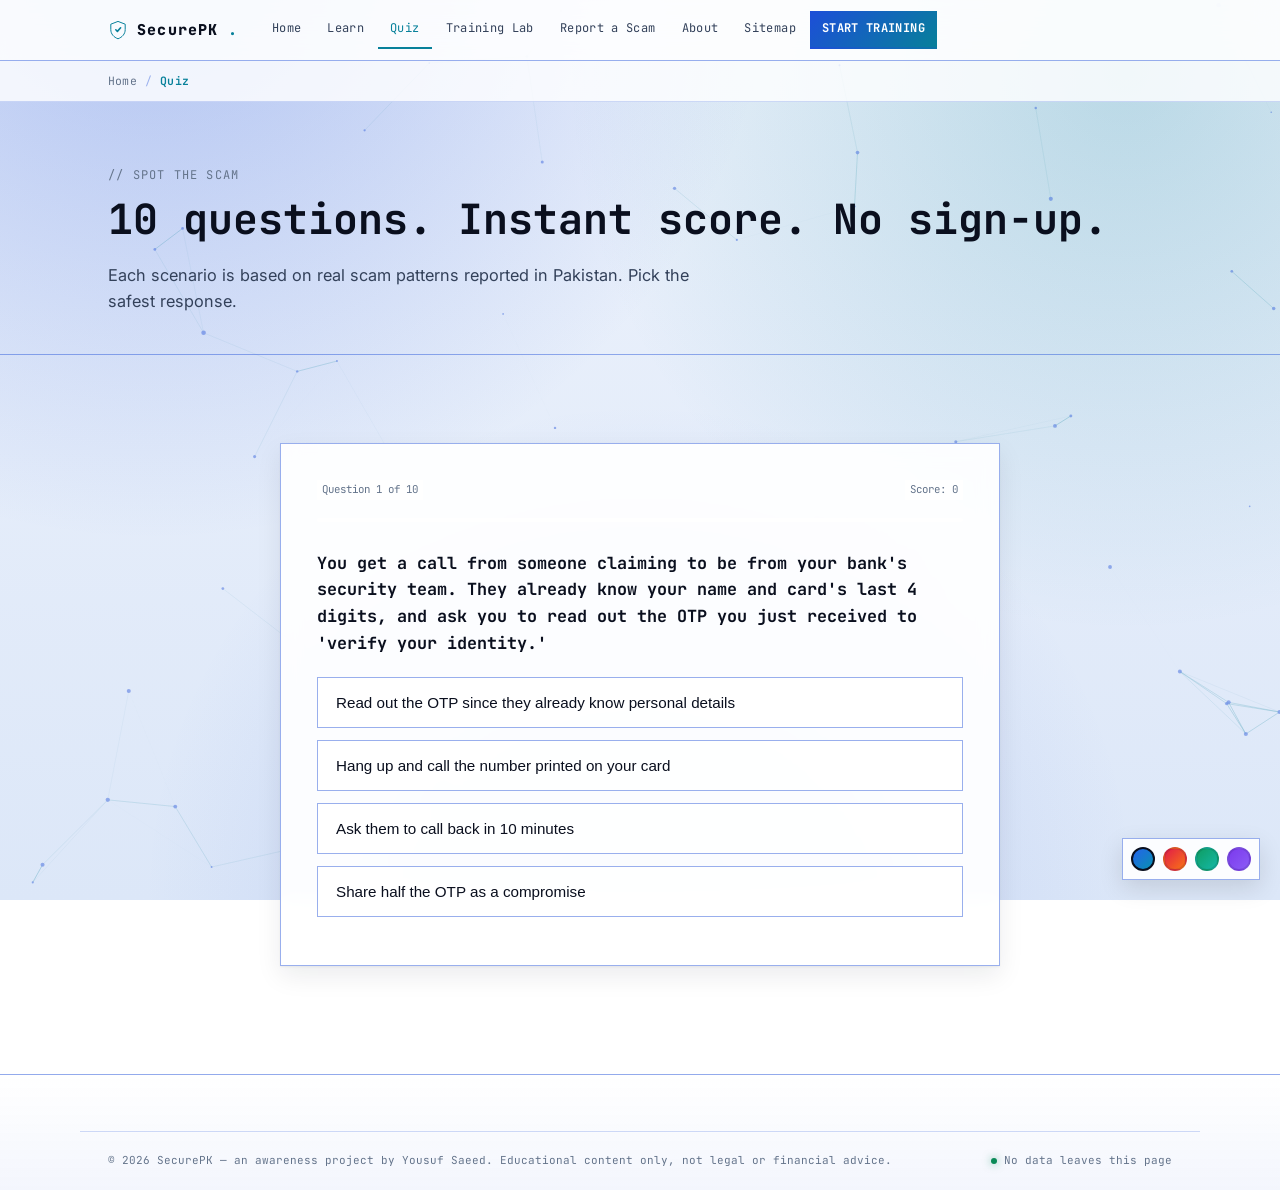
==== quiz.html @ 15dc8d47 "Add files via upload" ====
<!DOCTYPE html>
<html lang="en">
<head>
<meta charset="UTF-8">
<meta name="viewport" content="width=device-width, initial-scale=1.0">
<title>Quiz — SecurePK</title>
<meta name="description" content="A 10-question interactive quiz testing your ability to spot scams and phishing attempts common in Pakistan.">
<link rel="preconnect" href="https://fonts.googleapis.com">
<link rel="preconnect" href="https://fonts.gstatic.com" crossorigin>
<link href="https://fonts.googleapis.com/css2?family=JetBrains+Mono:wght@400;500;700;800&family=Inter:wght@400;500;600;700&family=Cormorant+Garamond:wght@500;600;700&display=swap" rel="stylesheet">
<link rel="stylesheet" href="style.css">
</head>
<body>
<canvas id="cyberBg" aria-hidden="true"></canvas>

<nav id="mainNav">
  <div class="nav-inner">
    <a class="nav-brand" href="index.html">
      <svg viewBox="0 0 200 200" xmlns="http://www.w3.org/2000/svg">
        <path d="M100 14 L172 42 V96 C172 140 142 172 100 188 C58 172 28 140 28 96 V42 Z" fill="none" stroke="var(--cyan)" stroke-width="10"/>
        <path d="M78 98 L94 114 L126 78" fill="none" stroke="var(--cyan)" stroke-width="16" stroke-linecap="round" stroke-linejoin="round"/>
      </svg>
      SecurePK<span class="dot">.</span>
    </a>
    <div class="nav-links" id="navLinks">
      <a href="index.html">Home</a>
      <a href="learn.html">Learn</a>
      <a href="quiz.html" class="active">Quiz</a>
      <a href="training.html">Training Lab</a>
      <a href="index.html#report">Report a Scam</a>
      <a href="index.html#about">About</a>
      <a href="sitemap.html">Sitemap</a>
      <a href="training.html" class="nav-cta">Start Training</a>
    </div>
    <button class="nav-toggle" id="navToggle" aria-label="Toggle menu">☰</button>
  </div>
</nav>

<button id="backToTop" onclick="window.scrollTo({top:0,behavior:'smooth'})" aria-label="Back to top" title="Back to top">↑</button>

<div id="themeSwitch">
  <span class="ts-label">Theme</span>
  <span class="ts-dot sky active" data-theme="sky" title="Sky Daylight"></span>
  <span class="ts-dot rose" data-theme="rose" title="Rose Quartz"></span>
  <span class="ts-dot sage" data-theme="sage" title="Sage Mint"></span>
  <span class="ts-dot lavender" data-theme="lavender" title="Lavender Bloom"></span>
</div>

<div class="breadcrumb-bar">
  <div class="breadcrumb">
    <a href="index.html">Home</a>
    <span class="bc-sep">/</span>
    <span class="bc-current">Quiz</span>
  </div>
</div>

<div class="page-header">
  <div class="wrap">
    <div class="case-num">// SPOT THE SCAM</div>
    <h1>10 questions. Instant score. No sign-up.</h1>
    <p>Each scenario is based on real scam patterns reported in Pakistan. Pick the safest response.</p>
  </div>
</div>

<section>
  <div class="wrap">
    <div class="quiz-card" id="quiz-card">
      <div class="quiz-progress">
        <span id="progress-label" class="mono-inline">Question 1 of 10</span>
        <span id="score-label" class="mono-inline">Score: 0</span>
      </div>
      <div class="quiz-bar"><div class="quiz-bar-fill" id="bar-fill"></div></div>
      <h3 id="question-text" style="font-family:var(--mono); color:var(--text); font-size:1.05rem; margin-bottom:20px;"></h3>
      <div id="options"></div>
      <div class="feedback" id="feedback"></div>
      <button class="btn quiz-next" id="next-btn">Next question →</button>
    </div>
  </div>
</section>

<section class="summary" id="certificate-section" style="display:none;">
  <div class="wrap-narrow">
    <div class="cert-intro">
      <p>Nice work finishing all 10 questions — enter the name you want printed on your certificate below.</p>
    </div>
    <div class="quiz-cert-gate">
      <div class="name-row">
        <input type="text" id="certNameInput" placeholder="Your full name" maxlength="60">
      </div>
    </div>

    <div class="cert" id="cert">
      <div class="cert-inner">
        <div class="cert-inner-bg">
          <svg class="cert-watermark" viewBox="0 0 200 200" xmlns="http://www.w3.org/2000/svg">
            <path d="M100 14 L172 42 V96 C172 140 142 172 100 188 C58 172 28 140 28 96 V42 Z" fill="none" stroke="var(--text)" stroke-width="3"/>
            <path d="M78 98 L94 114 L126 78" fill="none" stroke="var(--text)" stroke-width="6" stroke-linecap="round" stroke-linejoin="round"/>
          </svg>
          <div class="cert-frame-border"></div>
          <span class="cert-corner tl"><svg viewBox="0 0 26 26"><path d="M2 26 V8 C2 4.5 4.5 2 8 2 H26" fill="none" stroke="var(--cyan)" stroke-width="2"/></svg></span>
          <span class="cert-corner tr"><svg viewBox="0 0 26 26"><path d="M2 26 V8 C2 4.5 4.5 2 8 2 H26" fill="none" stroke="var(--cyan)" stroke-width="2"/></svg></span>
          <span class="cert-corner bl"><svg viewBox="0 0 26 26"><path d="M2 26 V8 C2 4.5 4.5 2 8 2 H26" fill="none" stroke="var(--cyan)" stroke-width="2"/></svg></span>
          <span class="cert-corner br"><svg viewBox="0 0 26 26"><path d="M2 26 V8 C2 4.5 4.5 2 8 2 H26" fill="none" stroke="var(--cyan)" stroke-width="2"/></svg></span>

          <div class="cert-content">
            <svg class="cert-crest" viewBox="0 0 100 100" xmlns="http://www.w3.org/2000/svg">
              <defs>
                <linearGradient id="crestGradQ" x1="0%" y1="0%" x2="100%" y2="100%">
                  <stop offset="0%" style="stop-color:var(--blue)"/>
                  <stop offset="100%" style="stop-color:var(--cyan)"/>
                </linearGradient>
              </defs>
              <circle cx="50" cy="50" r="46" fill="none" stroke="url(#crestGradQ)" stroke-width="1.5" opacity="0.5"/>
              <path d="M50 10 L82 24 V50 C82 70 68 86 50 94 C32 86 18 70 18 50 V24 Z" fill="rgba(var(--a1),0.10)" stroke="url(#crestGradQ)" stroke-width="3"/>
              <path d="M36 51 L46 61 L66 39" fill="none" stroke="url(#crestGradQ)" stroke-width="6" stroke-linecap="round" stroke-linejoin="round"/>
            </svg>

            <div class="cert-eyebrow">Certificate of Completion</div>
            <div class="cert-title">Scam Awareness Quiz</div>
            <div class="cert-subtitle">SecurePK Cyber Awareness Platform</div>
            <div class="cert-rule"></div>

            <div class="cert-for">This certifies that</div>
            <div class="cert-name" id="certName">Your name</div>
            <div class="cert-desc">has completed the 10-question <b>SecurePK scam awareness quiz</b>, covering <b>OTP fraud</b>, <b>phishing links</b>, <b>social engineering</b>, <b>SIM swap attempts</b> and <b>password hygiene</b>, demonstrating awareness of common real-world scam patterns in Pakistan.</div>

            <div class="cert-body-row">
              <div class="cbit"><div class="n" id="certScore">0/10</div><div class="l">Quiz score</div></div>
              <div class="cbit"><div class="n" id="certPercent">0%</div><div class="l">Accuracy</div></div>
              <div class="cbit"><div class="n" id="certDate">—</div><div class="l">Date issued</div></div>
            </div>

            <div class="cert-sign-row">
              <div class="cert-sign">
                <div class="sig">SecurePK Labs</div>
                <div class="sig-line"></div>
                <div class="sig-label">Issuing platform</div>
              </div>
              <div class="cert-sign">
                <div class="sig">Hash-checked</div>
                <div class="sig-line"></div>
                <div class="sig-label">Not third-party accredited</div>
              </div>
            </div>

            <div class="cert-id" id="certId">Certificate ID — —</div>
            <div class="cert-verify-note">Hash-checked, not an accredited credential</div>
          </div>
        </div>
      </div>
      <div class="cert-actions">
        <button class="btn" onclick="window.print()">Print / save as PDF</button>
      </div>
    </div>
  </div>
</section>

<footer class="site-footer">
  <div class="footer-bottom" style="max-width:1120px; margin:0 auto;">
    <span class="footer-bottom-text">© 2026 SecurePK — an awareness project by Yousuf Saeed. Educational content only, not legal or financial advice.</span>
    <span class="footer-status"><span class="dot-ring"></span>No data leaves this page</span>
  </div>
</footer>

<script src="script.js"></script>
<script>
const questions = [
  {
    q: "You get a call from someone claiming to be from your bank's security team. They already know your name and card's last 4 digits, and ask you to read out the OTP you just received to 'verify your identity.'",
    options: [
      "Read out the OTP since they already know personal details",
      "Hang up and call the number printed on your card",
      "Ask them to call back in 10 minutes",
      "Share half the OTP as a compromise"
    ],
    correct: 1,
    explain: "Knowing your name or partial card number doesn't prove they're really your bank — that info is often already leaked or guessed. No real bank asks for a full OTP over a call. Always hang up and call back using the number on your card."
  },
  {
    q: "An SMS says: 'Your parcel is held at customs. Pay Rs. 150 clearance fee here: trax-pk-delivery.net/pay' — and you are expecting a delivery.",
    options: [
      "Pay quickly since you're actually expecting a parcel",
      "Click the link but don't enter card details",
      "Ignore the link, and check your order status via the courier's official app or site",
      "Reply STOP to the number"
    ],
    correct: 2,
    explain: "Expecting a real delivery is exactly what these scams count on. The domain isn't an official courier domain. Always verify delivery status through the courier's real app or website, typed in yourself."
  },
  {
    q: "A WhatsApp message says you've been 'selected' for a work-from-home job with a starting salary of Rs. 80,000, no interview required, but you must pay a refundable Rs. 3,000 'registration deposit' first.",
    options: [
      "Pay the deposit — it's refundable so there's no real risk",
      "Decline — legitimate jobs don't require upfront payment for onboarding",
      "Negotiate the deposit down",
      "Ask a friend to pay on your behalf"
    ],
    correct: 1,
    explain: "Legitimate employers pay you — they don't ask you to pay them to get hired. 'Refundable' deposits in job scams are rarely refunded."
  },
  {
    q: "You receive a call saying your SIM card will be blocked in 2 hours due to a 'system upgrade,' and you must share the code sent to your phone to keep it active.",
    options: [
      "Share the code to avoid losing your SIM",
      "Visit your telecom's official service center or call their official helpline directly",
      "Restart your phone instead",
      "Share the code but change your PIN after"
    ],
    correct: 1,
    explain: "This is a SIM swap attempt — the code they want is used to transfer your number to their control, which lets them intercept OTPs for your bank and other accounts. Verify only through official channels you look up yourself."
  },
  {
    q: "Which of these passwords is realistically the strongest?",
    options: [
      "Yousuf@1998!",
      "P@kistan123",
      "correct-lantern-window-42",
      "Pass@word1"
    ],
    correct: 2,
    explain: "Length and unpredictability beat forced complexity. A string of unrelated words with a number is far harder to crack than short, predictable substitutions like '@' for 'a'."
  },
  {
    q: "You get an email claiming to be from your university with the subject 'URGENT: Account will be deleted in 1 hour, click to verify.'",
    options: [
      "Click immediately since it says urgent",
      "Forward it to a friend to check first",
      "Pause — the manufactured urgency itself is a warning sign — and check your account by going to the official site directly",
      "Reply asking if it's real"
    ],
    correct: 2,
    explain: "Extreme urgency with a short deadline is one of the most reliable scam signals across every channel. Verify independently rather than through the message's own link."
  },
  {
    q: "A Facebook friend messages you: 'Hey, can you send me the code that was just texted to your phone? I accidentally used your number to log in.'",
    options: [
      "Send the code since it's a friend",
      "Assume the friend's account may be compromised and verify through a phone call before doing anything",
      "Ask them to explain more over chat first",
      "Ignore it completely with no follow-up"
    ],
    correct: 1,
    explain: "This is a very common way compromised accounts spread further. A code being sent to your phone in this scenario is likely your own account's login code — sharing it hands over your account."
  },
  {
    q: "You're at a cafe using free public Wi-Fi with no password. Which activity carries the most risk right now?",
    options: [
      "Reading the news",
      "Logging into your mobile banking app",
      "Watching a YouTube video",
      "Checking the weather"
    ],
    correct: 1,
    explain: "Open, unsecured networks make banking logins riskier since it's easier for someone nearby to intercept traffic or run a fake network. General browsing over HTTPS sites is comparatively low-risk."
  },
  {
    q: "An SMS says: 'Congratulations! You've won Rs. 500,000 in the Jazz Lucky Draw. Claim by sharing your CNIC and account number.'",
    options: [
      "Share the details since it mentions a real telecom brand",
      "Reply asking for more proof",
      "Delete it — you can't win a draw you never entered, and no legitimate draw asks for your account number to 'release' winnings",
      "Forward it to family to check if it's real"
    ],
    correct: 2,
    explain: "Mentioning a real, known brand name doesn't make a message legitimate — anyone can put any name in a text. Genuine prize claims never require your bank account number upfront."
  },
  {
    q: "What's the single most useful habit for avoiding most of the scams above?",
    options: [
      "Memorizing every scam format that exists",
      "Never using your phone for anything sensitive",
      "Pausing when something feels urgent, and verifying independently through a channel you chose yourself",
      "Changing your phone number every few months"
    ],
    correct: 2,
    explain: "You can't memorize every new scam script — but nearly all of them rely on urgency plus a channel controlled by the attacker. Slowing down and verifying independently defeats almost all of them at once."
  }
];

let current = 0;
let score = 0;
let answered = false;

const questionText = document.getElementById('question-text');
const optionsDiv = document.getElementById('options');
const feedbackDiv = document.getElementById('feedback');
const nextBtn = document.getElementById('next-btn');
const progressLabel = document.getElementById('progress-label');
const scoreLabel = document.getElementById('score-label');
const barFill = document.getElementById('bar-fill');
const quizCard = document.getElementById('quiz-card');

function loadQuestion(){
  answered = false;
  const item = questions[current];
  progressLabel.textContent = `Question ${current + 1} of ${questions.length}`;
  scoreLabel.textContent = `Score: ${score}`;
  barFill.style.width = `${(current / questions.length) * 100}%`;
  questionText.textContent = item.q;
  feedbackDiv.classList.remove('show');
  nextBtn.classList.remove('show');
  optionsDiv.innerHTML = '';

  item.options.forEach((opt, i) => {
    const btn = document.createElement('button');
    btn.className = 'option';
    btn.textContent = opt;
    btn.addEventListener('click', () => selectOption(i, btn));
    optionsDiv.appendChild(btn);
  });
}

function selectOption(i, btn){
  if(answered) return;
  answered = true;
  const item = questions[current];
  const allOptions = optionsDiv.querySelectorAll('.option');
  allOptions.forEach((el, idx) => {
    if(idx === item.correct) el.classList.add('correct');
    else if(idx === i) el.classList.add('incorrect');
  });
  if(i === item.correct) score++;
  scoreLabel.textContent = `Score: ${score}`;
  feedbackDiv.textContent = item.explain;
  feedbackDiv.classList.add('show');
  nextBtn.classList.add('show');
  nextBtn.textContent = current === questions.length - 1 ? 'See your result →' : 'Next question →';
}

nextBtn.addEventListener('click', () => {
  current++;
  if(current < questions.length){
    loadQuestion();
  } else {
    showResult();
  }
});

function simpleHash(s){
  var h = 0;
  for(var i=0;i<s.length;i++){ h = ((h<<5)-h+s.charCodeAt(i))|0; }
  return Math.abs(h);
}
function computeCertId(name, isoDate, sc){
  var seedStr = (name || 'anon').trim().toLowerCase() + '-' + isoDate + '-' + sc;
  return 'QZ-' + simpleHash(seedStr).toString(16).toUpperCase().padStart(6,'0').slice(0,6);
}

function refreshCert(){
  var nm = document.getElementById('certNameInput').value.trim();
  document.getElementById('certName').textContent = nm === '' ? 'Your name' : nm;
  var now = new Date();
  var isoDate = now.toISOString().slice(0,10);
  document.getElementById('certDate').textContent = now.toLocaleDateString(undefined, {year:'numeric', month:'short', day:'numeric'});
  document.getElementById('certScore').textContent = score + '/' + questions.length;
  var pct = Math.round((score/questions.length)*100);
  document.getElementById('certPercent').textContent = pct + '%';
  var idCode = computeCertId(nm, isoDate, score);
  document.getElementById('certId').textContent = 'Certificate ID — ' + idCode + ' · Issued ' + isoDate;
  document.getElementById('cert').classList.add('show');
}

function showResult(){
  barFill.style.width = '100%';
  let message = '';
  if(score >= 9) message = "Sharp instincts — you'd catch almost all of these in real life.";
  else if(score >= 6) message = "Solid awareness, with a few patterns worth a second look.";
  else message = "Worth revisiting the guides — these patterns are common and easy to fall for once.";

  quizCard.innerHTML = `
    <div style="text-align:center;">
      <div class="mono-inline" style="color:var(--dim); font-size:.85rem;">QUIZ COMPLETE</div>
      <div class="result-score">${score}/${questions.length}</div>
      <p style="color:var(--muted); max-width:440px; margin:0 auto 22px;">${message}</p>
      <div class="result-actions-row">
        <a href="#certificate-section" class="btn">Get your certificate ↓</a>
        <a href="learn.html" class="btn btn-outline">Review the guides</a>
        <a href="training.html" class="btn btn-outline">Try the training lab</a>
        <a href="quiz.html" class="btn btn-outline" onclick="location.reload()">Retake the quiz</a>
      </div>
    </div>
  `;

  var certSection = document.getElementById('certificate-section');
  certSection.style.display = 'block';
  refreshCert();
  document.getElementById('certNameInput').addEventListener('input', refreshCert);
}

loadQuestion();
</script>
</body>
</html>
---- style.css ----
/* ============================================================
   SecurePK — Unified Design System (Light)
   Display/mono: JetBrains Mono | Body: Inter | Certificate serif: Cormorant Garamond
   ============================================================ */

:root{
  --bg:#EEF3FC;
  --bg-2:#DCE7F8;
  --panel:rgba(255,255,255,0.92);
  --panel-2:rgba(255,255,255,0.80);
  --border:rgba(var(--a1),0.45);
  --border-soft:rgba(var(--a1),0.20);
  --text:#0A0F1E;
  --muted:#33415A;
  --dim:#64748B;
  --red:#C81C3C;
  --red-dim:rgba(200,28,60,0.12);
  --amber:#9A6108;
  --amber-dim:rgba(154,97,8,0.14);
  --green:#0A8A57;
  --green-dim:rgba(10,138,87,0.12);
  --blue:#1D4ED8;
  --cyan:#07809A;
  --a1:29,78,216;
  --a2:7,128,154;
  --glow: 0 0 24px rgba(var(--a1),0.30);
  --chrome:rgba(255,255,255,0.90);
  --chrome-solid:rgba(255,255,255,0.98);
  --card-shadow: 0 1px 2px rgba(15,23,42,0.06), 0 10px 24px rgba(15,23,42,0.08);
  --mono:'JetBrains Mono', monospace;
  --sans:'Inter', sans-serif;
  --serif:'Cormorant Garamond', serif;
}
html[data-theme="rose"]{
  --bg:#FCEBE9; --bg-2:#F9DAD8;
  --blue:#C81E45; --cyan:#E2660C;
  --a1:200,30,69; --a2:226,102,12;
  --text:#210A0D; --muted:#6B3438; --dim:#96585C;
  --chrome:rgba(255,248,247,0.90); --chrome-solid:rgba(255,250,249,0.98);
}
html[data-theme="sage"]{
  --bg:#E6F5EC; --bg-2:#D3ECDD;
  --blue:#0B8A57; --cyan:#0D9C8E;
  --a1:11,138,87; --a2:13,156,142;
  --text:#08201A; --muted:#2E4E42; --dim:#5E8474;
  --chrome:rgba(246,253,249,0.90); --chrome-solid:rgba(248,253,251,0.98);
}
html[data-theme="lavender"]{
  --bg:#F0EBFC; --bg-2:#E1D7F8;
  --blue:#6B2FD6; --cyan:#7C4FDB;
  --a1:107,47,214; --a2:124,79,219;
  --text:#180A2E; --muted:#453262; --dim:#7563A0;
  --chrome:rgba(249,246,254,0.90); --chrome-solid:rgba(250,248,254,0.98);
}
*{box-sizing:border-box; margin:0; padding:0;}
html{scroll-behavior:smooth;}
body{
  background:
    radial-gradient(circle at 12% -10%, rgba(var(--a1),0.32), transparent 42%),
    radial-gradient(circle at 88% 8%, rgba(var(--a2),0.22), transparent 40%),
    radial-gradient(circle at 50% 100%, rgba(var(--a1),0.16), transparent 45%),
    linear-gradient(180deg, var(--bg) 0%, var(--bg-2) 100%);
  background-attachment:fixed;
  color:var(--text);
  font-family:var(--sans);
  line-height:1.6;
  -webkit-font-smoothing:antialiased;
}
a{color:var(--cyan);}
img{max-width:100%; display:block;}
::selection{background:var(--blue); color:#fff;}

.wrap{max-width:1120px; margin:0 auto; padding:0 28px;}
.wrap-narrow{max-width:920px; margin:0 auto; padding:0 28px;}

a:focus-visible, button:focus-visible, input:focus-visible{
  outline:2px solid var(--cyan); outline-offset:2px;
}
@media (prefers-reduced-motion: reduce){
  *{animation-duration:0.001ms !important; animation-iteration-count:1 !important; transition-duration:0.001ms !important; scroll-behavior:auto !important;}
}

/* ---------- Site navigation ---------- */
#mainNav{
  position:sticky; top:0; z-index:100;
  background:var(--chrome);
  backdrop-filter:blur(12px);
  border-bottom:1px solid var(--border);
}
.nav-inner{
  max-width:1120px; margin:0 auto; padding:0 28px;
  display:flex; align-items:center; gap:22px; height:60px;
}
.nav-brand{
  display:flex; align-items:center; gap:9px;
  font-family:var(--mono); font-weight:800; font-size:15px;
  letter-spacing:0.08em; color:var(--text); text-decoration:none;
  white-space:nowrap;
}
.nav-brand svg{width:20px; height:20px; flex:none;}
.nav-brand .dot{color:var(--cyan);}
.nav-links{
  display:flex; align-items:center; gap:2px; flex:1;
  overflow-x:auto; scrollbar-width:none;
}
.nav-links::-webkit-scrollbar{display:none;}
.nav-links a{
  font-family:var(--mono); font-size:12px; letter-spacing:0.03em;
  color:var(--muted); text-decoration:none; white-space:nowrap;
  padding:8px 12px; border-bottom:2px solid transparent;
  transition:color 0.15s, border-color 0.15s;
}
.nav-links a:hover{color:var(--text);}
.nav-links a.active{color:var(--cyan); border-bottom-color:var(--cyan);}
.nav-right{display:flex; align-items:center; gap:14px; flex:none;}
.nav-cta{
  font-family:var(--mono); font-size:12px; font-weight:700; letter-spacing:0.03em;
  color:#fff !important; background:linear-gradient(135deg, var(--blue), var(--cyan));
  padding:8px 16px; text-transform:uppercase;
}
.nav-toggle{
  display:none; background:none; border:1px solid var(--border); color:var(--text);
  width:34px; height:34px; cursor:pointer; font-size:16px; align-items:center; justify-content:center;
}
@media(max-width:860px){
  .nav-links{
    position:fixed; top:60px; left:0; right:0; bottom:0;
    background:var(--chrome-solid); flex-direction:column; align-items:stretch;
    padding:10px 20px; transform:translateX(-100%); transition:transform 0.25s ease;
    overflow-y:auto;
  }
  .nav-links.open{transform:translateX(0);}
  .nav-links a{padding:14px 4px; border-bottom:1px solid var(--border-soft); border-left:2px solid transparent;}
  .nav-links a.active{border-bottom-color:var(--border-soft); border-left-color:var(--cyan);}
  .nav-toggle{display:flex;}
  .nav-cta{display:inline-block; margin-top:8px;}
}

/* ---------- Threat feed ticker ---------- */
.feed{
  background:var(--panel-2);
  border-bottom:1px solid var(--border);
  overflow:hidden; white-space:nowrap; position:relative;
}
.feed::before{
  content:"● LIVE PATTERNS";
  position:absolute; left:0; top:0; bottom:0;
  display:flex; align-items:center;
  background:var(--chrome-solid);
  padding:0 14px 0 20px;
  font-family:var(--mono); font-size:11px; letter-spacing:0.08em;
  color:var(--red); z-index:2;
  box-shadow:16px 0 12px -8px var(--chrome-solid);
}
.feed-track{display:inline-flex; animation:scroll-feed 42s linear infinite; padding-left:190px;}
.feed:hover .feed-track{animation-play-state:paused;}
.feed-item{
  font-family:var(--mono); font-size:12px; color:var(--muted);
  padding:12px 40px 12px 0; display:inline-flex; align-items:center; gap:10px;
}
.feed-item .ftag{
  color:var(--amber); font-weight:700; font-size:10px;
  border:1px solid rgba(154,97,8,0.35); border-radius:4px; padding:1px 6px;
}
@keyframes scroll-feed{ from{transform:translateX(0);} to{transform:translateX(-50%);} }

/* ---------- Hero ---------- */
header.hero{ padding:96px 0 72px; border-bottom:1px solid var(--border); position:relative; overflow:hidden; }
.hero-glow-icon{
  position:absolute; top:-40px; right:-40px; width:280px; height:280px;
  opacity:0.9; pointer-events:none; z-index:0;
  filter:drop-shadow(0 0 30px rgba(var(--a1),0.55)) drop-shadow(0 0 60px rgba(var(--a2),0.25));
}
header.hero > *{position:relative; z-index:1;}
.tag-row{display:flex; gap:8px; margin-bottom:28px; flex-wrap:wrap;}
.tag{
  font-family:var(--mono); font-size:11px; letter-spacing:0.08em;
  color:var(--cyan); border:1px solid rgba(var(--a2),0.35);
  background:rgba(var(--a2),0.08); padding:4px 10px; text-transform:uppercase;
}
h1.title{
  font-family:var(--mono); font-weight:800; font-size:44px; line-height:1.15;
  letter-spacing:-0.01em; max-width:720px; margin-bottom:22px;
}
h1.title span{color:var(--cyan); text-shadow:0 0 22px rgba(var(--a2),0.45);}
.lede{ font-size:17px; color:var(--muted); max-width:580px; margin-bottom:36px; }
.hero-stats{
  display:grid; grid-template-columns:repeat(4,1fr); gap:1px;
  background:var(--border); border:1px solid var(--border); max-width:680px;
  backdrop-filter:blur(8px);
}
.hstat{background:var(--panel); padding:16px 18px; box-shadow:var(--card-shadow);}
.hstat .n{font-family:var(--mono); font-size:22px; font-weight:700; color:var(--text);}
.hstat .l{font-size:12px; color:var(--dim); margin-top:4px;}
@media(max-width:640px){ .hero-stats{grid-template-columns:1fr 1fr;} }
.cta-row{margin-top:40px; display:flex; gap:14px; flex-wrap:wrap;}
.btn{
  display:inline-flex; align-items:center; gap:8px;
  font-family:var(--mono); font-size:13px; font-weight:700; letter-spacing:0.04em;
  text-transform:uppercase; padding:13px 26px; border:1px solid var(--blue);
  background:linear-gradient(135deg, rgba(var(--a1),0.15), rgba(var(--a2),0.10));
  color:var(--cyan); cursor:pointer; text-decoration:none;
  transition:background 0.15s, color 0.15s, box-shadow 0.15s, transform 0.12s;
}
.btn:hover{background:linear-gradient(135deg, var(--blue), var(--cyan)); color:#fff; box-shadow:var(--glow); transform:translateY(-1px);}
.btn-outline{border-color:var(--border); color:var(--muted); background:transparent;}
.btn-outline:hover{background:var(--panel-2); color:var(--text); box-shadow:none;}

/* ---------- Section shell ---------- */
section{padding:88px 0;}
section.alt{background:rgba(var(--a1),0.05); border-top:1px solid var(--border); border-bottom:1px solid var(--border);}
.section-head{max-width:640px; margin-bottom:44px;}
.case-num{font-family:var(--mono); font-size:12px; color:var(--dim); letter-spacing:0.1em;}
h2.section-title{font-family:var(--mono); font-size:28px; font-weight:700; margin:8px 0 14px;}
.section-desc{color:var(--muted); max-width:600px; font-size:15px;}

/* ---------- Threat / topic cards ---------- */
.grid-3{display:grid; grid-template-columns:repeat(3,1fr); gap:1px; background:var(--border); border:1px solid var(--border);}
.grid-2{display:grid; grid-template-columns:repeat(2,1fr); gap:1px; background:var(--border); border:1px solid var(--border);}
@media (max-width:900px){.grid-3{grid-template-columns:1fr;} .grid-2{grid-template-columns:1fr;}}
.card{
  background:var(--panel); padding:26px; backdrop-filter:blur(8px); box-shadow:var(--card-shadow);
  transition:box-shadow 0.2s;
}
.card:hover{box-shadow:inset 0 0 0 1px rgba(var(--a2),0.35), 0 0 24px rgba(var(--a1),0.15);}
.card .icon{
  width:42px; height:42px; border-radius:8px; display:flex; align-items:center; justify-content:center;
  background:var(--panel-2); margin-bottom:16px; font-size:1.2rem;
}
.card h3{font-family:var(--mono); font-size:15px; font-weight:700; margin-bottom:8px;}
.card p{color:var(--muted); font-size:13px; margin:0;}
.severity{
  display:inline-block; margin-top:14px; font-family:var(--mono); font-size:10.5px;
  letter-spacing:.06em; padding:3px 8px; text-transform:uppercase;
}
.sev-high{background:var(--red-dim); color:var(--red); border:1px solid rgba(200,28,60,0.3);}
.sev-med{background:var(--amber-dim); color:var(--amber); border:1px solid rgba(154,97,8,0.3);}
.sev-low{background:rgba(var(--a2),0.10); color:var(--cyan); border:1px solid rgba(var(--a2),0.3);}

/* ---------- Guide rows (learn page teaser + full guides) ---------- */
.guide-row{
  display:flex; justify-content:space-between; align-items:center; gap:24px;
  padding:24px 0; border-bottom:1px solid var(--border-soft); text-decoration:none; color:inherit;
}
.guide-row:first-child{border-top:1px solid var(--border-soft);}
.guide-meta{font-family:var(--mono); font-size:10.5px; color:var(--dim); margin-bottom:6px; text-transform:uppercase; letter-spacing:.05em;}
.guide-row h3{font-family:var(--mono); font-size:16px; color:var(--text); margin-bottom:4px;}
.guide-row p{color:var(--muted); font-size:13.5px; margin:0; max-width:560px;}
.guide-arrow{font-family:var(--mono); color:var(--cyan); font-size:1.3rem; flex-shrink:0;}
@media (max-width:700px){.guide-row{flex-direction:column; align-items:flex-start; gap:10px;}}

/* ---------- Article (Learn page detail) ---------- */
.article{max-width:720px; margin:0 auto; padding:56px 0;}
.article h1{font-family:var(--mono); font-size:1.7rem; color:var(--text); margin-bottom:16px;}
.article h2{font-family:var(--mono); font-size:1.2rem; color:var(--text); margin-top:1.6em; margin-bottom:.5em;}
.article p{color:var(--muted); font-size:1rem; margin-bottom:1em;}
.article .tip{
  background:var(--panel); border:1px solid var(--border); border-left:3px solid var(--amber);
  padding:16px 20px; margin:24px 0; font-size:.92rem; color:var(--text); box-shadow:var(--card-shadow);
}
.toc{display:flex; flex-wrap:wrap; gap:10px; margin:32px 0;}
.toc a{
  font-size:.78rem; font-family:var(--mono); color:var(--muted);
  border:1px solid var(--border); padding:6px 12px; text-decoration:none;
}
.toc a:hover{border-color:var(--cyan); color:var(--text);}
hr.div{border:none; border-top:1px solid var(--border-soft); margin:48px 0;}
.mono-inline{font-family:var(--mono); font-size:.9em; background:var(--panel-2); padding:1px 5px;}

/* ---------- Quiz teaser (home) ---------- */
.quiz-teaser{
  border:1px solid var(--border); display:grid; grid-template-columns:1fr 1fr; box-shadow:var(--card-shadow);
}
.quiz-teaser .msg-side{ background:var(--panel-2); padding:32px; display:flex; flex-direction:column; justify-content:center; }
.quiz-teaser .msg-side p{font-size:.95rem; color:var(--muted);}
.fake-sms{
  background:var(--panel); border:1px solid var(--border); padding:16px 18px;
  font-family:var(--mono); font-size:.85rem; color:var(--text); margin-top:14px;
}
.fake-sms .from{color:var(--dim); font-size:.72rem; margin-bottom:6px;}
.quiz-teaser .cta-side{padding:32px; display:flex; flex-direction:column; justify-content:center; background:linear-gradient(135deg, var(--blue), var(--cyan));}
.quiz-teaser .cta-side h3{color:#fff; font-family:var(--mono); margin-bottom:10px;}
.quiz-teaser .cta-side p{color:rgba(255,255,255,0.85); font-size:.92rem; margin-bottom:20px;}
.quiz-teaser .cta-side .btn{border-color:#fff; color:#fff; background:rgba(255,255,255,0.12);}
.quiz-teaser .cta-side .btn:hover{background:#fff; color:var(--blue);}
@media (max-width:780px){.quiz-teaser{grid-template-columns:1fr;}}

/* ---------- Quiz page ---------- */
.quiz-card{
  background:var(--panel); border:1px solid var(--border); padding:36px; max-width:720px; margin:0 auto;
  box-shadow:var(--card-shadow); backdrop-filter:blur(10px);
}
.quiz-progress{ font-family:var(--mono); font-size:.75rem; color:var(--dim); margin-bottom:18px; display:flex; justify-content:space-between; }
.quiz-bar{height:4px; background:var(--panel-2); border-radius:2px; overflow:hidden; margin-bottom:28px;}
.quiz-bar-fill{height:100%; background:linear-gradient(90deg, var(--blue), var(--cyan)); width:0%; transition:width .3s ease;}
.option{
  display:block; width:100%; text-align:left; background:var(--panel-2); border:1px solid var(--border);
  color:var(--text); padding:16px 18px; margin-bottom:12px; cursor:pointer;
  font-size:.95rem; transition:border-color .15s ease, background .15s ease;
}
.option:hover{border-color:var(--cyan);}
.option.correct{border-color:var(--green); background:var(--green-dim);}
.option.incorrect{border-color:var(--red); background:var(--red-dim);}
.feedback{
  margin-top:18px; padding:16px 18px; background:var(--panel-2);
  font-size:.9rem; color:var(--muted); border-left:3px solid var(--cyan); display:none;
}
.feedback.show{display:block;}
.quiz-next{margin-top:20px; display:none;}
.quiz-next.show{display:inline-flex;}
.result-score{font-family:var(--mono); font-size:2.6rem; color:var(--cyan); text-align:center; margin:12px 0;}

/* ---------- Page header (inner pages) ---------- */
.page-header{padding:64px 0 40px; border-bottom:1px solid var(--border);}
.page-header h1{font-family:var(--mono); font-size:clamp(1.9rem,4vw,2.6rem); margin-bottom:10px;}
.page-header p{color:var(--muted); max-width:600px; font-size:1.02rem;}

/* ---------- Report cards ---------- */
.report-note{color:var(--muted); font-size:15px; max-width:600px; margin-bottom:8px;}

/* ============================================================
   Training Lab (interactive modules) — carried from SIGNAL
   ============================================================ */
section.case{ padding:88px 0; border-bottom:1px solid var(--border); }
.case-head{ display:flex; justify-content:space-between; align-items:flex-start; gap:20px; margin-bottom:12px; flex-wrap:wrap; }
.stamp{
  font-family:var(--mono); font-size:10px; letter-spacing:0.1em; color:var(--red);
  border:1px solid var(--red); padding:4px 10px; text-transform:uppercase; transform:rotate(-2deg);
}
h2.case-title{ font-family:var(--mono); font-size:28px; font-weight:700; margin:6px 0 14px; }
.case-desc{color:var(--muted); max-width:600px; margin-bottom:36px; font-size:15px;}
.panel{ background:var(--panel); border:1px solid var(--border); padding:28px; backdrop-filter:blur(10px); box-shadow:var(--card-shadow); }
.panel-title{ font-family:var(--mono); font-size:12px; letter-spacing:0.08em; color:var(--dim); text-transform:uppercase; margin-bottom:16px; }

/* Module 1: phishing */
.mail-mock{ background:#EDEFF2; color:#1A1D21; font-family:var(--sans); border-radius:2px; overflow:hidden; user-select:none; }
.mail-bar{background:#DADEE3; padding:8px 14px; font-size:11px; color:#5A6068; font-family:var(--mono);}
.mail-body{padding:20px 22px;}
.mail-row{font-size:13px; margin-bottom:4px; color:#4A4F56;}
.flag-hit{ position:relative; cursor:pointer; border-bottom:1px dashed #C33; }
.flag-hit.found{background:#FFE1E1; border-bottom:1px solid var(--red);}
.mail-subject{font-size:16px; font-weight:700; margin:14px 0 10px; color:#111;}
.mail-text{font-size:14px; color:#222; margin-bottom:14px;}
.mail-btn{display:inline-block; background:#2E6BE6; color:#fff; font-size:13px; font-weight:600; padding:9px 18px; border-radius:3px; cursor:pointer;}
.game-status{display:flex; justify-content:space-between; align-items:center; margin-top:16px; font-family:var(--mono); font-size:12px; color:var(--muted);}
.found-count{color:var(--green); font-weight:700;}
.flag-note{margin-top:14px; padding:12px 14px; border-left:3px solid var(--red); background:var(--red-dim); font-size:13px; color:var(--text); display:none;}
.flag-note.show{display:block;}

/* Module 2: input sim */
.sim-row{display:flex; gap:10px; margin-bottom:14px; flex-wrap:wrap;}
input.sim-input{ flex:1; min-width:220px; background:var(--panel-2); border:1px solid var(--border); color:var(--text); font-family:var(--mono); font-size:14px; padding:11px 14px; }
input.sim-input:focus{outline:none; border-color:var(--blue);}
.payload-chips{display:flex; gap:8px; flex-wrap:wrap; margin-bottom:20px;}
.chip{ font-family:var(--mono); font-size:11px; color:var(--muted); border:1px solid var(--border); padding:6px 10px; cursor:pointer; background:var(--panel-2); }
.chip:hover{color:var(--text); border-color:var(--dim);}
.sim-output{ background:var(--panel-2); border:1px solid var(--border); padding:18px; font-family:var(--mono); font-size:13px; min-height:64px; white-space:pre-wrap; }
.sim-output .ok{color:var(--green);}
.sim-output .bad{color:var(--red);}
.sim-explain{margin-top:14px; padding:14px 16px; border-left:3px solid var(--amber); background:var(--amber-dim); font-size:13px; display:none;}
.sim-explain.show{display:block;}

/* Module 3: audit */
.audit-q{border-top:1px solid var(--border-soft); padding:18px 0;}
.audit-q:first-child{border-top:none;}
.audit-q p{font-size:14px; margin-bottom:10px;}
.audit-opts{display:flex; gap:10px;}
.opt{ font-family:var(--mono); font-size:12px; padding:8px 16px; border:1px solid var(--border); background:var(--panel-2); color:var(--muted); cursor:pointer; }
.opt.sel-yes{border-color:var(--green); color:var(--green); background:var(--green-dim);}
.opt.sel-no{border-color:var(--red); color:var(--red); background:var(--red-dim);}
.audit-result{margin-top:24px; padding:22px; border:1px solid var(--border); background:var(--panel-2); display:none;}
.audit-result.show{display:block;}
.grade-row{display:flex; align-items:center; gap:20px;}
.grade-letter{font-family:var(--mono); font-size:48px; font-weight:800; line-height:1;}
.grade-text{font-size:13px; color:var(--muted);}
.audit-fixes{margin-top:16px; font-size:13px; color:var(--text);}
.audit-fixes li{margin-left:18px; margin-bottom:6px; color:var(--muted);}

/* Demonstration flow */
.flow-list{ display:grid; grid-template-columns:repeat(auto-fit, minmax(150px, 1fr)); gap:1px; background:var(--border); border:1px solid var(--border); margin-bottom:28px; }
.flow-step{background:var(--panel-2); padding:14px 16px;}
.flow-step .fs-n{font-family:var(--mono); font-size:11px; color:var(--dim);}
.flow-step .fs-t{font-size:13px; font-weight:600; margin:6px 0 4px;}
.flow-step .fs-d{font-size:12px; color:var(--muted);}

/* Scanner */
.scan-report{margin-top:18px; display:none;}
.scan-report.show{display:block;}
.scan-row{display:flex; justify-content:space-between; align-items:center; gap:12px; padding:12px 0; border-top:1px solid var(--border-soft); font-size:13px;}
.scan-row:first-child{border-top:none;}
.scan-status{font-family:var(--mono); font-size:11px; padding:3px 9px; text-transform:uppercase; white-space:nowrap;}
.scan-status.pass{color:var(--green); border:1px solid var(--green); background:var(--green-dim);}
.scan-status.fail{color:var(--red); border:1px solid var(--red); background:var(--red-dim);}
.scan-fix{font-size:12px; color:var(--dim); margin-top:2px;}

/* IoT live risk meter */
.risk-meter{margin-bottom:22px;}
.risk-meter-head{display:flex; justify-content:space-between; font-family:var(--mono); font-size:11px; color:var(--dim); margin-bottom:6px; text-transform:uppercase;}
.risk-track{height:8px; background:var(--red-dim); border:1px solid var(--border); overflow:hidden;}
.risk-fill{height:100%; width:0%; background:var(--red); transition:width 0.4s ease, background 0.4s ease;}

/* Password strength challenge */
.pw-meter{margin-top:16px;}
.pw-track{height:8px; background:var(--panel-2); border:1px solid var(--border); overflow:hidden; margin-bottom:8px;}
.pw-fill{height:100%; width:0%; background:var(--red); transition:width 0.25s ease, background 0.25s ease;}
.pw-label{font-family:var(--mono); font-size:12px; color:var(--muted);}
.pw-checks{margin-top:14px; display:grid; grid-template-columns:repeat(auto-fit, minmax(160px,1fr)); gap:8px;}
.pw-check{font-size:12px; color:var(--dim); font-family:var(--mono);}
.pw-check.on{color:var(--green);}

/* Badges */
section.badges{padding:64px 0; border-bottom:1px solid var(--border); text-align:center;}
.badges-row{display:flex; justify-content:center; gap:14px; flex-wrap:wrap; margin-top:28px;}
.badge{
  width:120px; padding:18px 10px; border:1px solid var(--border); background:var(--panel);
  font-family:var(--mono); color:var(--dim); transition:border-color 0.2s, color 0.2s, box-shadow 0.2s;
  backdrop-filter:blur(8px); box-shadow:var(--card-shadow);
}
.badge .b-mono{font-size:20px; font-weight:800; margin-bottom:8px;}
.badge .b-label{font-size:10px; text-transform:uppercase; letter-spacing:0.04em;}
.badge.earned{border-color:var(--cyan); color:var(--cyan); background:rgba(var(--a2),0.10); box-shadow:0 0 20px rgba(var(--a2),0.25);}

/* Learn / lab-note cards on Training page */
section.learn-intro{padding:72px 0 88px; border-bottom:1px solid var(--border);}
.learn-grid{ display:grid; grid-template-columns:repeat(auto-fit, minmax(230px, 1fr)); gap:1px; background:var(--border); border:1px solid var(--border); margin-top:32px; }
.learn-card{background:var(--panel); padding:22px 20px; backdrop-filter:blur(8px); box-shadow:var(--card-shadow); transition:box-shadow 0.2s;}
.learn-card:hover{box-shadow:inset 0 0 0 1px rgba(var(--a2),0.35), 0 0 24px rgba(var(--a1),0.15);}
.learn-card .lc-num{font-family:var(--mono); font-size:11px; color:var(--cyan); letter-spacing:0.1em;}
.learn-card h3{font-family:var(--mono); font-size:15px; font-weight:700; margin:10px 0 8px;}
.learn-card p{font-size:13px; color:var(--muted);}
.lab-note{ border:1px solid rgba(var(--a1),0.45); background:var(--panel); padding:22px 24px; margin-top:32px; backdrop-filter:blur(8px); box-shadow:var(--card-shadow); }
.lab-note .lab-eyebrow{font-family:var(--mono); font-size:11px; letter-spacing:0.1em; color:var(--cyan); text-transform:uppercase; margin-bottom:10px;}
.lab-note p{font-size:14px; color:var(--muted); margin-bottom:10px;}
.lab-tools{display:flex; gap:8px; flex-wrap:wrap; margin-top:12px;}
.lab-tool{font-family:var(--mono); font-size:11px; color:var(--cyan); border:1px solid rgba(var(--a2),0.3); padding:4px 10px; background:rgba(var(--a2),0.06);}

/* ---------- Certificate ---------- */
section.summary{padding:88px 0; text-align:center;}
.cert-intro{max-width:480px; margin:0 auto 32px;}
.cert-intro p{font-size:14px; color:var(--muted);}
.name-row{display:flex; gap:10px; max-width:420px; margin:0 auto 40px; justify-content:center;}
.name-row input{ flex:1; background:var(--panel-2); border:1px solid var(--border); color:var(--text); font-family:var(--sans); font-size:14px; padding:11px 14px; text-align:center; }
.name-row input:focus{outline:none; border-color:var(--blue);}
.cert-locked{ border:1px dashed var(--border); padding:48px 36px; max-width:560px; margin:0 auto; color:var(--dim); font-family:var(--mono); font-size:13px; letter-spacing:0.02em; }
.cert-locked .lock-progress{margin-top:14px; color:var(--muted); font-size:12px;}
.cert{max-width:680px; margin:0 auto; display:none; filter:drop-shadow(0 20px 50px rgba(var(--a1),0.22));}
.cert.show{display:block;}
.cert-inner{position:relative; padding:3px; background:linear-gradient(135deg, var(--blue), var(--cyan) 120%);}
.cert-inner-bg{
  position:relative; padding:52px 56px 44px;
  background:
    radial-gradient(circle at 15% 12%, rgba(var(--a1),0.12), transparent 45%),
    radial-gradient(circle at 88% 85%, rgba(var(--a2),0.10), transparent 45%),
    linear-gradient(180deg, var(--panel) 0%, var(--bg) 100%);
  overflow:hidden;
}
.cert-watermark{position:absolute; top:50%; left:50%; width:420px; height:420px; transform:translate(-50%,-50%); opacity:0.06; pointer-events:none; z-index:0;}
.cert-frame-border{position:absolute; inset:10px; border:1px solid rgba(var(--a2),0.35); pointer-events:none;}
.cert-corner{position:absolute; width:26px; height:26px; z-index:2; pointer-events:none;}
.cert-corner svg{width:100%; height:100%;}
.cert-corner.tl{top:6px; left:6px;}
.cert-corner.tr{top:6px; right:6px; transform:scaleX(-1);}
.cert-corner.bl{bottom:6px; left:6px; transform:scaleY(-1);}
.cert-corner.br{bottom:6px; right:6px; transform:scale(-1,-1);}
.cert-content{position:relative; z-index:1; text-align:center;}
.cert-crest{width:52px; height:52px; margin:0 auto 14px;}
.cert-eyebrow{font-family:var(--mono); font-size:10.5px; letter-spacing:0.28em; color:var(--cyan); text-transform:uppercase;}
.cert-title{font-family:var(--serif); font-size:34px; font-weight:700; font-style:italic; margin:10px 0 4px; color:var(--text); letter-spacing:0.01em;}
.cert-subtitle{font-family:var(--mono); font-size:10px; letter-spacing:0.14em; color:var(--dim); text-transform:uppercase; margin-bottom:26px;}
.cert-rule{width:64px; height:2px; margin:0 auto 26px; background:linear-gradient(90deg, transparent, var(--cyan), transparent);}
.cert-for{font-family:var(--mono); font-size:10.5px; color:var(--dim); text-transform:uppercase; letter-spacing:0.18em; margin-bottom:10px;}
.cert-name{font-family:var(--serif); font-size:38px; font-weight:600; color:var(--text); margin-bottom:6px; padding-bottom:14px; border-bottom:1px solid rgba(var(--a2),0.3); display:inline-block; min-width:70%;}
.cert-desc{font-size:13px; color:var(--muted); max-width:420px; margin:18px auto 0; line-height:1.7;}
.cert-desc b{color:var(--text); font-weight:600;}
.cert-body-row{display:flex; justify-content:center; gap:0; margin:30px auto 8px; max-width:460px;}
.cert-body-row .cbit{flex:1; padding:6px 10px; border-left:1px solid var(--border-soft);}
.cert-body-row .cbit:first-child{border-left:none;}
.cert-body-row .cbit .n{font-family:var(--mono); font-weight:700; font-size:17px; color:var(--cyan);}
.cert-body-row .cbit .l{font-size:9.5px; color:var(--dim); margin-top:3px; text-transform:uppercase; letter-spacing:0.08em;}
.cert-sign-row{display:flex; justify-content:center; gap:56px; margin-top:38px; flex-wrap:wrap;}
.cert-sign{text-align:center; min-width:150px;}
.cert-sign .sig{font-family:var(--serif); font-style:italic; font-size:20px; color:var(--text); margin-bottom:6px;}
.cert-sign .sig-line{height:1px; background:var(--border); margin-bottom:6px;}
.cert-sign .sig-label{font-family:var(--mono); font-size:9.5px; color:var(--dim); text-transform:uppercase; letter-spacing:0.1em;}
.cert-id{margin-top:30px; padding-top:16px; border-top:1px solid var(--border-soft); font-family:var(--mono); font-size:10px; color:var(--dim); letter-spacing:0.04em;}
.cert-verify-note{margin-top:6px; font-family:var(--mono); font-size:9.5px; color:var(--dim); letter-spacing:0.02em;}
.cert-actions{margin-top:28px; display:flex; gap:12px; justify-content:center;}
.verify-box{ max-width:560px; margin:40px auto 0; text-align:left; background:var(--panel); border:1px solid var(--border); padding:24px 26px; backdrop-filter:blur(10px); box-shadow:var(--card-shadow); }
.verify-box .panel-title{margin-bottom:6px;}
.verify-box .verify-desc{font-size:12.5px; color:var(--muted); margin-bottom:18px; line-height:1.6;}
.verify-grid{display:grid; grid-template-columns:1fr 1fr; gap:10px; margin-bottom:10px;}
.verify-grid .vg-full{grid-column:1 / -1;}
.verify-box label{font-family:var(--mono); font-size:10px; color:var(--dim); text-transform:uppercase; letter-spacing:0.06em; display:block; margin-bottom:5px;}
.verify-box input{ width:100%; background:var(--panel-2); border:1px solid var(--border); color:var(--text); font-family:var(--mono); font-size:13px; padding:9px 12px; }
.verify-box input:focus{outline:none; border-color:var(--blue);}
.verify-actions{margin-top:14px;}
.verify-result{margin-top:16px; padding:14px 16px; font-size:13px; font-family:var(--mono); display:none;}
.verify-result.show{display:block;}
.verify-result.pass{border-left:3px solid var(--green); background:var(--green-dim); color:var(--text);}
.verify-result.fail{border-left:3px solid var(--red); background:var(--red-dim); color:var(--text);}

@media print{
  #mainNav, header.hero, section.learn-intro, section.case, section.badges, .cert-intro, .name-row, .site-footer, .cert-actions, #themeSwitch, #backToTop, .feed, #cyberBg, .breadcrumb-bar{display:none !important;}
  body{background:#fff; color:#111;}
  .cert{display:block !important; filter:none; max-width:100%;}
  section.summary{padding:0;}
}

/* ---------- Footer ---------- */
.site-footer{ border-top:1px solid var(--border); padding:56px 0 0; margin-top:20px; background:linear-gradient(180deg, transparent, rgba(var(--a1),0.05)); }
.footer-grid{ max-width:1120px; margin:0 auto; padding:0 28px 40px; display:grid; grid-template-columns:1.4fr 1fr 1fr 1fr; gap:36px; }
.footer-brand{display:flex; align-items:center; gap:9px; font-family:var(--mono); font-weight:800; font-size:15px; letter-spacing:0.08em; color:var(--text); margin-bottom:12px;}
.footer-brand svg{width:20px; height:20px;}
.footer-desc{font-size:13px; color:var(--muted); max-width:280px; line-height:1.65;}
.footer-credit{font-size:12px; color:var(--dim); margin-top:16px; font-family:var(--mono);}
.footer-col h4{font-family:var(--mono); font-size:11px; letter-spacing:0.1em; text-transform:uppercase; color:var(--dim); margin-bottom:14px;}
.footer-col a{display:block; font-size:13px; color:var(--muted); text-decoration:none; margin-bottom:10px; transition:color 0.15s;}
.footer-col a:hover{color:var(--cyan);}
.footer-bottom{ border-top:1px solid var(--border-soft); padding:20px 28px; max-width:1120px; margin:0 auto; display:flex; justify-content:space-between; align-items:center; flex-wrap:wrap; gap:10px; }
.footer-bottom-text{font-family:var(--mono); font-size:11px; color:var(--dim);}
.footer-status{display:flex; align-items:center; gap:7px; font-family:var(--mono); font-size:11px; color:var(--dim);}
.footer-status .dot-ring{width:6px; height:6px; border-radius:50%; background:var(--green); box-shadow:0 0 8px rgba(10,138,87,0.6);}
@media(max-width:760px){ .footer-grid{grid-template-columns:1fr 1fr; gap:28px 20px;} }
@media(max-width:480px){ .footer-grid{grid-template-columns:1fr;} }

/* ---------- Back to top + theme switcher ---------- */
#backToTop{
  position:fixed; bottom:20px; left:20px; z-index:100;
  width:40px; height:40px; display:flex; align-items:center; justify-content:center;
  background:var(--chrome); border:1px solid var(--border); color:var(--cyan);
  cursor:pointer; backdrop-filter:blur(10px); box-shadow:0 8px 24px rgba(0,0,0,0.15);
  opacity:0; pointer-events:none; transform:translateY(8px); transition:opacity 0.2s, transform 0.2s;
}
#backToTop.show{opacity:1; pointer-events:auto; transform:translateY(0);}
#backToTop:hover{border-color:var(--cyan); box-shadow:var(--glow);}
#themeSwitch{
  position:fixed; bottom:20px; right:20px; z-index:100; display:flex; gap:8px; align-items:center;
  background:var(--chrome); border:1px solid var(--border); padding:8px; backdrop-filter:blur(10px); box-shadow:0 8px 24px rgba(0,0,0,0.12);
}
#themeSwitch .ts-label{font-family:var(--mono); font-size:10px; color:var(--dim); padding:0 4px; text-transform:uppercase; letter-spacing:0.06em; display:none;}
.ts-dot{width:24px; height:24px; border-radius:50%; cursor:pointer; border:2px solid rgba(15,23,42,0.12); transition:transform 0.15s, border-color 0.15s;}
.ts-dot:hover{transform:scale(1.12);}
.ts-dot.active{border-color:var(--text);}
.ts-dot.sky{background:linear-gradient(135deg,#2563EB,#0891B2);}
.ts-dot.rose{background:linear-gradient(135deg,#E11D48,#F97316);}
.ts-dot.sage{background:linear-gradient(135deg,#0F9D63,#14B8A6);}
.ts-dot.lavender{background:linear-gradient(135deg,#7C3AED,#8B5CF6);}
@media(max-width:640px){
  h1.title{font-size:30px;}
  header.hero{padding:64px 0 48px;}
  section{padding:56px 0;}
  section.case{padding:56px 0;}
  #backToTop{bottom:12px; left:12px;}
  #themeSwitch{bottom:12px; right:12px;}
}

/* ============================================================
   Cyber background — interactive animated network canvas
   ============================================================ */
#cyberBg{
  position:fixed; inset:0; width:100%; height:100%;
  z-index:-1; pointer-events:none; opacity:0.55;
}
@media(max-width:640px){ #cyberBg{opacity:0.38;} }

/* ============================================================
   Breadcrumbs
   ============================================================ */
.breadcrumb-bar{
  background:var(--panel-2);
  border-bottom:1px solid var(--border-soft);
}
.breadcrumb{
  max-width:1120px; margin:0 auto; padding:11px 28px;
  display:flex; align-items:center; gap:8px; flex-wrap:wrap;
  font-family:var(--mono); font-size:11.5px; letter-spacing:0.02em;
  color:var(--dim);
}
.breadcrumb a{color:var(--dim); text-decoration:none; transition:color 0.15s;}
.breadcrumb a:hover{color:var(--cyan);}
.breadcrumb .bc-sep{color:var(--border); opacity:0.9;}
.breadcrumb .bc-current{color:var(--cyan); font-weight:600;}

/* ============================================================
   Sitemap page
   ============================================================ */
.sitemap-grid{
  display:grid; grid-template-columns:repeat(3, 1fr); gap:26px; margin-top:8px;
}
@media(max-width:860px){ .sitemap-grid{grid-template-columns:repeat(2,1fr);} }
@media(max-width:560px){ .sitemap-grid{grid-template-columns:1fr;} }
.sitemap-col{
  background:var(--panel); border:1px solid var(--border); padding:24px 24px 8px;
  box-shadow:var(--card-shadow);
}
.sitemap-col h3{
  font-family:var(--mono); font-size:12px; letter-spacing:0.1em; text-transform:uppercase;
  color:var(--cyan); margin-bottom:14px; display:flex; align-items:center; gap:8px;
}
.sitemap-col ul{list-style:none;}
.sitemap-col li{border-top:1px solid var(--border-soft);}
.sitemap-col li:first-child{border-top:none;}
.sitemap-col a{
  display:flex; align-items:baseline; justify-content:space-between; gap:10px;
  padding:11px 0; text-decoration:none; color:var(--text); font-size:14px; font-weight:500;
  transition:color 0.15s;
}
.sitemap-col a:hover{color:var(--cyan);}
.sitemap-col a .sm-desc{
  display:block; font-size:12px; color:var(--dim); font-weight:400; margin-top:2px;
}
.sitemap-col a .sm-arrow{color:var(--dim); flex:none;}
.sitemap-col a:hover .sm-arrow{color:var(--cyan);}

/* ============================================================
   Quiz result & certificate
   ============================================================ */
.result-actions-row{display:flex; gap:12px; justify-content:center; flex-wrap:wrap; margin-top:8px;}
.quiz-cert-gate{max-width:420px; margin:26px auto 0; text-align:center;}
.quiz-cert-gate p{font-size:13px; color:var(--muted); margin-bottom:14px;}
.quiz-cert-gate .name-row{margin-bottom:0;}

@media print{
  .breadcrumb-bar, .page-header, .toc, #quiz-card .quiz-progress, #quiz-card .quiz-bar,
  #question-text, #options, .feedback, #next-btn{display:none !important;}
}
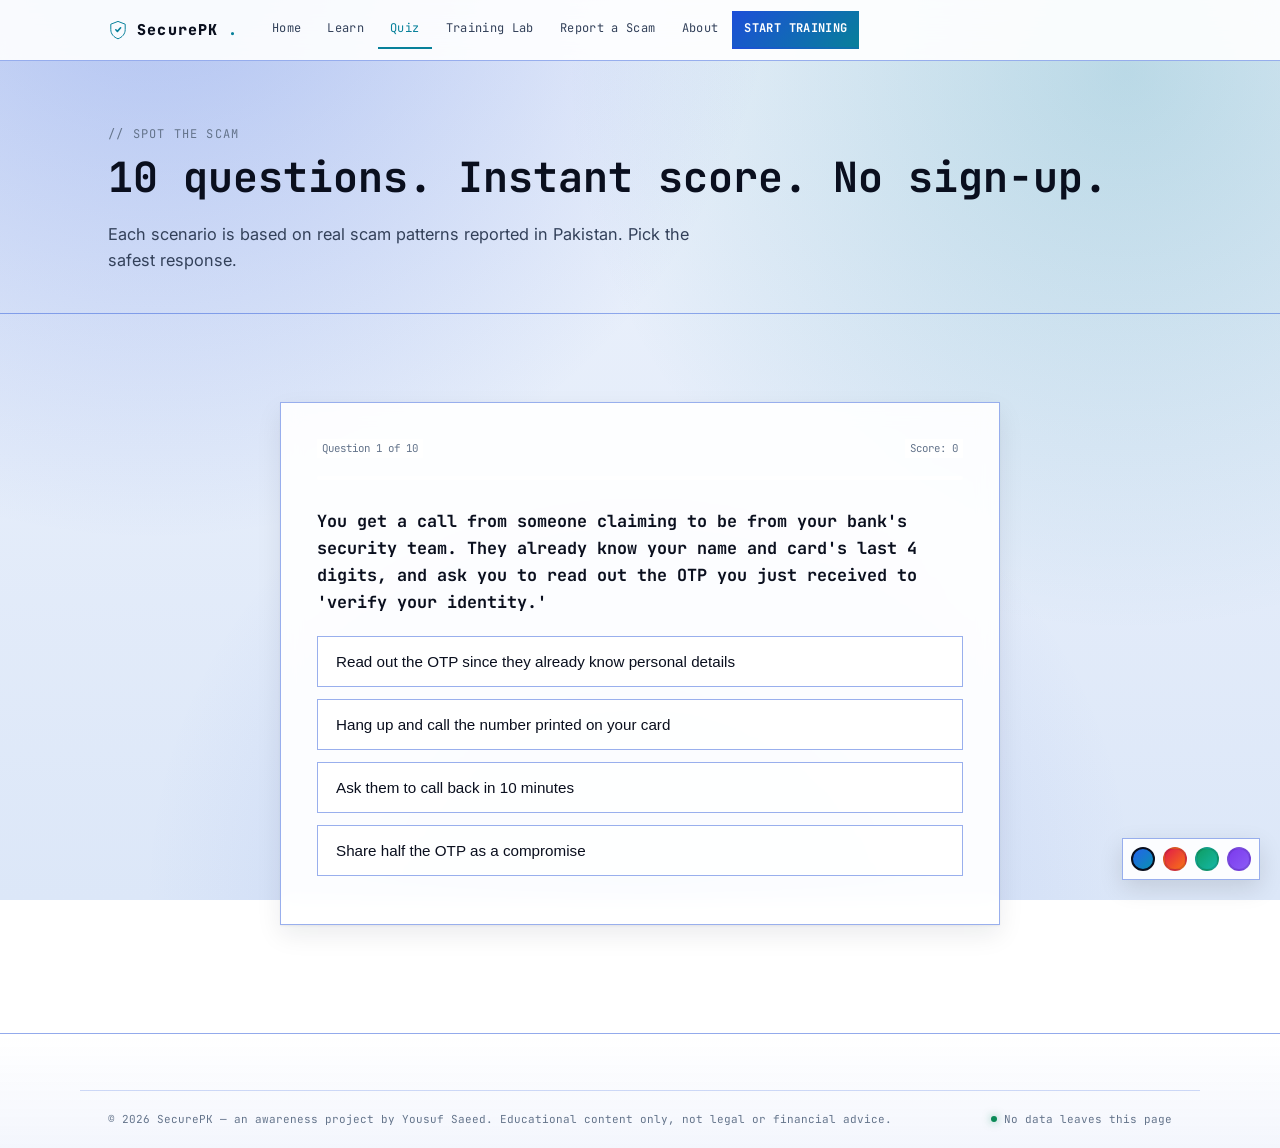
==== commit ce44451c: "Add files via upload" ====
--- a/quiz.html
+++ b/quiz.html
@@ -9,9 +9,13 @@
 <link rel="preconnect" href="https://fonts.gstatic.com" crossorigin>
 <link href="https://fonts.googleapis.com/css2?family=JetBrains+Mono:wght@400;500;700;800&family=Inter:wght@400;500;600;700&family=Cormorant+Garamond:wght@500;600;700&display=swap" rel="stylesheet">
 <link rel="stylesheet" href="style.css">
+<style>
+  @media print{
+    .page-header, .toc, #quiz-card, .verify-box, .cert-intro, .name-row{display:none !important;}
+  }
+</style>
 </head>
 <body>
-<canvas id="cyberBg" aria-hidden="true"></canvas>
 
 <nav id="mainNav">
   <div class="nav-inner">
@@ -29,7 +33,6 @@
       <a href="training.html">Training Lab</a>
       <a href="index.html#report">Report a Scam</a>
       <a href="index.html#about">About</a>
-      <a href="sitemap.html">Sitemap</a>
       <a href="training.html" class="nav-cta">Start Training</a>
     </div>
     <button class="nav-toggle" id="navToggle" aria-label="Toggle menu">☰</button>
@@ -46,14 +49,6 @@
   <span class="ts-dot lavender" data-theme="lavender" title="Lavender Bloom"></span>
 </div>
 
-<div class="breadcrumb-bar">
-  <div class="breadcrumb">
-    <a href="index.html">Home</a>
-    <span class="bc-sep">/</span>
-    <span class="bc-current">Quiz</span>
-  </div>
-</div>
-
 <div class="page-header">
   <div class="wrap">
     <div class="case-num">// SPOT THE SCAM</div>
@@ -78,80 +73,108 @@
   </div>
 </section>
 
-<section class="summary" id="certificate-section" style="display:none;">
-  <div class="wrap-narrow">
-    <div class="cert-intro">
-      <p>Nice work finishing all 10 questions — enter the name you want printed on your certificate below.</p>
-    </div>
-    <div class="quiz-cert-gate">
-      <div class="name-row">
-        <input type="text" id="certNameInput" placeholder="Your full name" maxlength="60">
-      </div>
-    </div>
-
-    <div class="cert" id="cert">
-      <div class="cert-inner">
-        <div class="cert-inner-bg">
-          <svg class="cert-watermark" viewBox="0 0 200 200" xmlns="http://www.w3.org/2000/svg">
-            <path d="M100 14 L172 42 V96 C172 140 142 172 100 188 C58 172 28 140 28 96 V42 Z" fill="none" stroke="var(--text)" stroke-width="3"/>
-            <path d="M78 98 L94 114 L126 78" fill="none" stroke="var(--text)" stroke-width="6" stroke-linecap="round" stroke-linejoin="round"/>
+<section class="summary" id="certSection" style="display:none;">
+  <div class="cert-intro">
+    <p>Score 7 or higher out of 10 and a certificate unlocks below — enter the name you want printed on it.</p>
+  </div>
+  <div class="name-row" id="certNameRow">
+    <input type="text" id="certNameInput" placeholder="Your full name" maxlength="60">
+  </div>
+
+  <div class="cert-locked" id="certLocked">
+    [ CERTIFICATE LOCKED ]
+    <div class="lock-progress" id="lockProgress">Score 7+ / 10 to unlock</div>
+  </div>
+
+  <div class="cert" id="cert">
+    <div class="cert-inner">
+      <div class="cert-inner-bg">
+        <svg class="cert-watermark" viewBox="0 0 200 200" xmlns="http://www.w3.org/2000/svg">
+          <path d="M100 14 L172 42 V96 C172 140 142 172 100 188 C58 172 28 140 28 96 V42 Z" fill="none" stroke="var(--text)" stroke-width="3"/>
+          <path d="M78 98 L94 114 L126 78" fill="none" stroke="var(--text)" stroke-width="6" stroke-linecap="round" stroke-linejoin="round"/>
+        </svg>
+        <div class="cert-frame-border"></div>
+        <span class="cert-corner tl"><svg viewBox="0 0 26 26"><path d="M2 26 V8 C2 4.5 4.5 2 8 2 H26" fill="none" stroke="var(--cyan)" stroke-width="2"/></svg></span>
+        <span class="cert-corner tr"><svg viewBox="0 0 26 26"><path d="M2 26 V8 C2 4.5 4.5 2 8 2 H26" fill="none" stroke="var(--cyan)" stroke-width="2"/></svg></span>
+        <span class="cert-corner bl"><svg viewBox="0 0 26 26"><path d="M2 26 V8 C2 4.5 4.5 2 8 2 H26" fill="none" stroke="var(--cyan)" stroke-width="2"/></svg></span>
+        <span class="cert-corner br"><svg viewBox="0 0 26 26"><path d="M2 26 V8 C2 4.5 4.5 2 8 2 H26" fill="none" stroke="var(--cyan)" stroke-width="2"/></svg></span>
+
+        <div class="cert-content">
+          <svg class="cert-crest" viewBox="0 0 100 100" xmlns="http://www.w3.org/2000/svg">
+            <defs>
+              <linearGradient id="crestGrad2" x1="0%" y1="0%" x2="100%" y2="100%">
+                <stop offset="0%" style="stop-color:var(--blue)"/>
+                <stop offset="100%" style="stop-color:var(--cyan)"/>
+              </linearGradient>
+            </defs>
+            <circle cx="50" cy="50" r="46" fill="none" stroke="url(#crestGrad2)" stroke-width="1.5" opacity="0.5"/>
+            <path d="M50 10 L82 24 V50 C82 70 68 86 50 94 C32 86 18 70 18 50 V24 Z" fill="rgba(var(--a1),0.10)" stroke="url(#crestGrad2)" stroke-width="3"/>
+            <path d="M36 51 L46 61 L66 39" fill="none" stroke="url(#crestGrad2)" stroke-width="6" stroke-linecap="round" stroke-linejoin="round"/>
           </svg>
-          <div class="cert-frame-border"></div>
-          <span class="cert-corner tl"><svg viewBox="0 0 26 26"><path d="M2 26 V8 C2 4.5 4.5 2 8 2 H26" fill="none" stroke="var(--cyan)" stroke-width="2"/></svg></span>
-          <span class="cert-corner tr"><svg viewBox="0 0 26 26"><path d="M2 26 V8 C2 4.5 4.5 2 8 2 H26" fill="none" stroke="var(--cyan)" stroke-width="2"/></svg></span>
-          <span class="cert-corner bl"><svg viewBox="0 0 26 26"><path d="M2 26 V8 C2 4.5 4.5 2 8 2 H26" fill="none" stroke="var(--cyan)" stroke-width="2"/></svg></span>
-          <span class="cert-corner br"><svg viewBox="0 0 26 26"><path d="M2 26 V8 C2 4.5 4.5 2 8 2 H26" fill="none" stroke="var(--cyan)" stroke-width="2"/></svg></span>
-
-          <div class="cert-content">
-            <svg class="cert-crest" viewBox="0 0 100 100" xmlns="http://www.w3.org/2000/svg">
-              <defs>
-                <linearGradient id="crestGradQ" x1="0%" y1="0%" x2="100%" y2="100%">
-                  <stop offset="0%" style="stop-color:var(--blue)"/>
-                  <stop offset="100%" style="stop-color:var(--cyan)"/>
-                </linearGradient>
-              </defs>
-              <circle cx="50" cy="50" r="46" fill="none" stroke="url(#crestGradQ)" stroke-width="1.5" opacity="0.5"/>
-              <path d="M50 10 L82 24 V50 C82 70 68 86 50 94 C32 86 18 70 18 50 V24 Z" fill="rgba(var(--a1),0.10)" stroke="url(#crestGradQ)" stroke-width="3"/>
-              <path d="M36 51 L46 61 L66 39" fill="none" stroke="url(#crestGradQ)" stroke-width="6" stroke-linecap="round" stroke-linejoin="round"/>
-            </svg>
-
-            <div class="cert-eyebrow">Certificate of Completion</div>
-            <div class="cert-title">Scam Awareness Quiz</div>
-            <div class="cert-subtitle">SecurePK Cyber Awareness Platform</div>
-            <div class="cert-rule"></div>
-
-            <div class="cert-for">This certifies that</div>
-            <div class="cert-name" id="certName">Your name</div>
-            <div class="cert-desc">has completed the 10-question <b>SecurePK scam awareness quiz</b>, covering <b>OTP fraud</b>, <b>phishing links</b>, <b>social engineering</b>, <b>SIM swap attempts</b> and <b>password hygiene</b>, demonstrating awareness of common real-world scam patterns in Pakistan.</div>
-
-            <div class="cert-body-row">
-              <div class="cbit"><div class="n" id="certScore">0/10</div><div class="l">Quiz score</div></div>
-              <div class="cbit"><div class="n" id="certPercent">0%</div><div class="l">Accuracy</div></div>
-              <div class="cbit"><div class="n" id="certDate">—</div><div class="l">Date issued</div></div>
+
+          <div class="cert-eyebrow">Certificate of Completion</div>
+          <div class="cert-title">Scam Awareness Quiz</div>
+          <div class="cert-subtitle">SecurePK Cyber Awareness Platform</div>
+          <div class="cert-rule"></div>
+
+          <div class="cert-for">This certifies that</div>
+          <div class="cert-name" id="certName">Your name</div>
+          <div class="cert-desc">has completed the 10-question <b>SecurePK scam awareness quiz</b>, covering <b>OTP fraud</b>, <b>phishing links</b>, <b>social engineering</b>, <b>SIM swap attempts</b> and <b>password hygiene</b>, demonstrating awareness of common real-world scam patterns in Pakistan.</div>
+
+          <div class="cert-body-row">
+            <div class="cbit"><div class="n" id="certScoreFrac">0/10</div><div class="l">Quiz score</div></div>
+            <div class="cbit"><div class="n" id="certScorePct">0%</div><div class="l">Accuracy</div></div>
+            <div class="cbit"><div class="n" id="certDate">—</div><div class="l">Date issued</div></div>
+          </div>
+
+          <div class="cert-sign-row">
+            <div class="cert-sign">
+              <div class="sig">SecurePK Labs</div>
+              <div class="sig-line"></div>
+              <div class="sig-label">Issuing platform</div>
             </div>
-
-            <div class="cert-sign-row">
-              <div class="cert-sign">
-                <div class="sig">SecurePK Labs</div>
-                <div class="sig-line"></div>
-                <div class="sig-label">Issuing platform</div>
-              </div>
-              <div class="cert-sign">
-                <div class="sig">Hash-checked</div>
-                <div class="sig-line"></div>
-                <div class="sig-label">Not third-party accredited</div>
-              </div>
+            <div class="cert-sign">
+              <div class="sig">Hash-checked</div>
+              <div class="sig-line"></div>
+              <div class="sig-label">Not third-party accredited</div>
             </div>
-
-            <div class="cert-id" id="certId">Certificate ID — —</div>
-            <div class="cert-verify-note">Hash-checked, not an accredited credential</div>
           </div>
+
+          <div class="cert-id" id="certId">Certificate ID — —</div>
+          <div class="cert-verify-note">Hash-checked, not an accredited credential — verify below</div>
         </div>
       </div>
       <div class="cert-actions">
         <button class="btn" onclick="window.print()">Print / save as PDF</button>
       </div>
     </div>
+  </div>
+
+  <div class="verify-box">
+    <div class="panel-title">Verify a certificate</div>
+    <div class="verify-desc">Certificate IDs are generated from the holder's name, score, and issue date using a one-way hash, entirely in-browser. Re-entering the same details recomputes the hash — if it doesn't match the ID printed on the certificate, that certificate was edited or fabricated. This confirms internal consistency only; it is not an accredited or third-party-checked credential.</div>
+    <div class="verify-grid">
+      <div>
+        <label for="vName">Name on certificate</label>
+        <input type="text" id="vName" placeholder="e.g. Yousuf Saeed">
+      </div>
+      <div>
+        <label for="vScore">Score (out of 10)</label>
+        <input type="number" id="vScore" min="0" max="10" placeholder="e.g. 9">
+      </div>
+      <div>
+        <label for="vDate">Issue date</label>
+        <input type="date" id="vDate">
+      </div>
+      <div>
+        <label for="vId">Certificate ID</label>
+        <input type="text" id="vId" placeholder="e.g. QZ-6E3489">
+      </div>
+    </div>
+    <div class="verify-actions">
+      <button class="btn btn-outline" onclick="verifyCert()">Check integrity</button>
+    </div>
+    <div class="verify-result" id="verifyResult"></div>
   </div>
 </section>
 
@@ -336,30 +359,6 @@
   }
 });
 
-function simpleHash(s){
-  var h = 0;
-  for(var i=0;i<s.length;i++){ h = ((h<<5)-h+s.charCodeAt(i))|0; }
-  return Math.abs(h);
-}
-function computeCertId(name, isoDate, sc){
-  var seedStr = (name || 'anon').trim().toLowerCase() + '-' + isoDate + '-' + sc;
-  return 'QZ-' + simpleHash(seedStr).toString(16).toUpperCase().padStart(6,'0').slice(0,6);
-}
-
-function refreshCert(){
-  var nm = document.getElementById('certNameInput').value.trim();
-  document.getElementById('certName').textContent = nm === '' ? 'Your name' : nm;
-  var now = new Date();
-  var isoDate = now.toISOString().slice(0,10);
-  document.getElementById('certDate').textContent = now.toLocaleDateString(undefined, {year:'numeric', month:'short', day:'numeric'});
-  document.getElementById('certScore').textContent = score + '/' + questions.length;
-  var pct = Math.round((score/questions.length)*100);
-  document.getElementById('certPercent').textContent = pct + '%';
-  var idCode = computeCertId(nm, isoDate, score);
-  document.getElementById('certId').textContent = 'Certificate ID — ' + idCode + ' · Issued ' + isoDate;
-  document.getElementById('cert').classList.add('show');
-}
-
 function showResult(){
   barFill.style.width = '100%';
   let message = '';
@@ -371,23 +370,92 @@
     <div style="text-align:center;">
       <div class="mono-inline" style="color:var(--dim); font-size:.85rem;">QUIZ COMPLETE</div>
       <div class="result-score">${score}/${questions.length}</div>
-      <p style="color:var(--muted); max-width:440px; margin:0 auto 22px;">${message}</p>
-      <div class="result-actions-row">
-        <a href="#certificate-section" class="btn">Get your certificate ↓</a>
-        <a href="learn.html" class="btn btn-outline">Review the guides</a>
+      <p style="color:var(--muted); max-width:440px; margin:0 auto 28px;">${message}</p>
+      <div style="display:flex; gap:14px; justify-content:center; flex-wrap:wrap;">
+        <a href="learn.html" class="btn">Review the guides</a>
         <a href="training.html" class="btn btn-outline">Try the training lab</a>
         <a href="quiz.html" class="btn btn-outline" onclick="location.reload()">Retake the quiz</a>
       </div>
     </div>
   `;
 
-  var certSection = document.getElementById('certificate-section');
-  certSection.style.display = 'block';
-  refreshCert();
-  document.getElementById('certNameInput').addEventListener('input', refreshCert);
+  document.getElementById('certSection').style.display = 'block';
+  updateCert();
 }
 
 loadQuestion();
+
+// ---------- Certificate (unlocks at 7/10 or higher) ----------
+var CERT_PASS_SCORE = 7;
+
+function simpleHash(s){
+  var h = 0;
+  for(var i=0;i<s.length;i++){ h = ((h<<5)-h+s.charCodeAt(i))|0; }
+  return Math.abs(h);
+}
+function computeCertId(name, scoreVal, isoDate){
+  var seedStr = (name || 'anon').trim().toLowerCase() + '-' + scoreVal + '-' + isoDate;
+  return 'QZ-' + simpleHash(seedStr).toString(16).toUpperCase().padStart(6,'0').slice(0,6);
+}
+
+function updateCert(){
+  var locked = document.getElementById('certLocked');
+  var cert = document.getElementById('cert');
+  var nameRow = document.getElementById('certNameRow');
+  var lockProgress = document.getElementById('lockProgress');
+
+  if(score >= CERT_PASS_SCORE){
+    nameRow.style.display = 'flex';
+    var nm = document.getElementById('certNameInput').value.trim();
+    if(nm === ''){
+      locked.style.display = 'block';
+      cert.classList.remove('show');
+      lockProgress.textContent = 'Enter your name above to generate the certificate';
+      return;
+    }
+    locked.style.display = 'none';
+    cert.classList.add('show');
+    document.getElementById('certName').textContent = nm;
+    var now = new Date();
+    var isoDate = now.toISOString().slice(0,10);
+    document.getElementById('certDate').textContent = now.toLocaleDateString(undefined, {year:'numeric', month:'short', day:'numeric'});
+    document.getElementById('certScoreFrac').textContent = score + '/' + questions.length;
+    document.getElementById('certScorePct').textContent = Math.round((score/questions.length)*100) + '%';
+    var idCode = computeCertId(nm, score, isoDate);
+    document.getElementById('certId').textContent = 'Certificate ID — ' + idCode + ' · Issued ' + isoDate;
+    document.getElementById('vName').value = nm;
+    document.getElementById('vScore').value = score;
+    document.getElementById('vDate').value = isoDate;
+  } else {
+    nameRow.style.display = 'none';
+    locked.style.display = 'block';
+    cert.classList.remove('show');
+    lockProgress.textContent = 'Scored ' + score + '/' + questions.length + ' — need ' + CERT_PASS_SCORE + '+ to unlock a certificate';
+  }
+}
+
+document.getElementById('certNameInput').addEventListener('input', updateCert);
+
+function verifyCert(){
+  var name = document.getElementById('vName').value.trim();
+  var scoreVal = document.getElementById('vScore').value.trim();
+  var date = document.getElementById('vDate').value;
+  var id = document.getElementById('vId').value.trim().toUpperCase();
+  var result = document.getElementById('verifyResult');
+  if(name === '' || scoreVal === '' || date === '' || id === ''){
+    result.textContent = 'Fill in all four fields to check a certificate.';
+    result.className = 'verify-result show fail';
+    return;
+  }
+  var expected = computeCertId(name, scoreVal, date);
+  if(id === expected){
+    result.textContent = '✔ MATCH — recomputed hash: ' + expected + '. This certificate is internally consistent with the name, score, and date entered.';
+    result.className = 'verify-result show pass';
+  } else {
+    result.textContent = '✘ NO MATCH — expected ' + expected + ' but got ' + id + '. This ID doesn\'t correspond to this name/score/date combination.';
+    result.className = 'verify-result show fail';
+  }
+}
 </script>
 </body>
 </html>
--- a/style.css
+++ b/style.css
@@ -500,7 +500,7 @@
 .verify-result.fail{border-left:3px solid var(--red); background:var(--red-dim); color:var(--text);}
 
 @media print{
-  #mainNav, header.hero, section.learn-intro, section.case, section.badges, .cert-intro, .name-row, .site-footer, .cert-actions, #themeSwitch, #backToTop, .feed, #cyberBg, .breadcrumb-bar{display:none !important;}
+  #mainNav, header.hero, section.learn-intro, section.case, section.badges, .cert-intro, .name-row, .site-footer, .cert-actions, #themeSwitch, #backToTop, .feed{display:none !important;}
   body{background:#fff; color:#111;}
   .cert{display:block !important; filter:none; max-width:100%;}
   section.summary{padding:0;}
@@ -553,74 +553,3 @@
   #backToTop{bottom:12px; left:12px;}
   #themeSwitch{bottom:12px; right:12px;}
 }
-
-/* ============================================================
-   Cyber background — interactive animated network canvas
-   ============================================================ */
-#cyberBg{
-  position:fixed; inset:0; width:100%; height:100%;
-  z-index:-1; pointer-events:none; opacity:0.55;
-}
-@media(max-width:640px){ #cyberBg{opacity:0.38;} }
-
-/* ============================================================
-   Breadcrumbs
-   ============================================================ */
-.breadcrumb-bar{
-  background:var(--panel-2);
-  border-bottom:1px solid var(--border-soft);
-}
-.breadcrumb{
-  max-width:1120px; margin:0 auto; padding:11px 28px;
-  display:flex; align-items:center; gap:8px; flex-wrap:wrap;
-  font-family:var(--mono); font-size:11.5px; letter-spacing:0.02em;
-  color:var(--dim);
-}
-.breadcrumb a{color:var(--dim); text-decoration:none; transition:color 0.15s;}
-.breadcrumb a:hover{color:var(--cyan);}
-.breadcrumb .bc-sep{color:var(--border); opacity:0.9;}
-.breadcrumb .bc-current{color:var(--cyan); font-weight:600;}
-
-/* ============================================================
-   Sitemap page
-   ============================================================ */
-.sitemap-grid{
-  display:grid; grid-template-columns:repeat(3, 1fr); gap:26px; margin-top:8px;
-}
-@media(max-width:860px){ .sitemap-grid{grid-template-columns:repeat(2,1fr);} }
-@media(max-width:560px){ .sitemap-grid{grid-template-columns:1fr;} }
-.sitemap-col{
-  background:var(--panel); border:1px solid var(--border); padding:24px 24px 8px;
-  box-shadow:var(--card-shadow);
-}
-.sitemap-col h3{
-  font-family:var(--mono); font-size:12px; letter-spacing:0.1em; text-transform:uppercase;
-  color:var(--cyan); margin-bottom:14px; display:flex; align-items:center; gap:8px;
-}
-.sitemap-col ul{list-style:none;}
-.sitemap-col li{border-top:1px solid var(--border-soft);}
-.sitemap-col li:first-child{border-top:none;}
-.sitemap-col a{
-  display:flex; align-items:baseline; justify-content:space-between; gap:10px;
-  padding:11px 0; text-decoration:none; color:var(--text); font-size:14px; font-weight:500;
-  transition:color 0.15s;
-}
-.sitemap-col a:hover{color:var(--cyan);}
-.sitemap-col a .sm-desc{
-  display:block; font-size:12px; color:var(--dim); font-weight:400; margin-top:2px;
-}
-.sitemap-col a .sm-arrow{color:var(--dim); flex:none;}
-.sitemap-col a:hover .sm-arrow{color:var(--cyan);}
-
-/* ============================================================
-   Quiz result & certificate
-   ============================================================ */
-.result-actions-row{display:flex; gap:12px; justify-content:center; flex-wrap:wrap; margin-top:8px;}
-.quiz-cert-gate{max-width:420px; margin:26px auto 0; text-align:center;}
-.quiz-cert-gate p{font-size:13px; color:var(--muted); margin-bottom:14px;}
-.quiz-cert-gate .name-row{margin-bottom:0;}
-
-@media print{
-  .breadcrumb-bar, .page-header, .toc, #quiz-card .quiz-progress, #quiz-card .quiz-bar,
-  #question-text, #options, .feedback, #next-btn{display:none !important;}
-}
